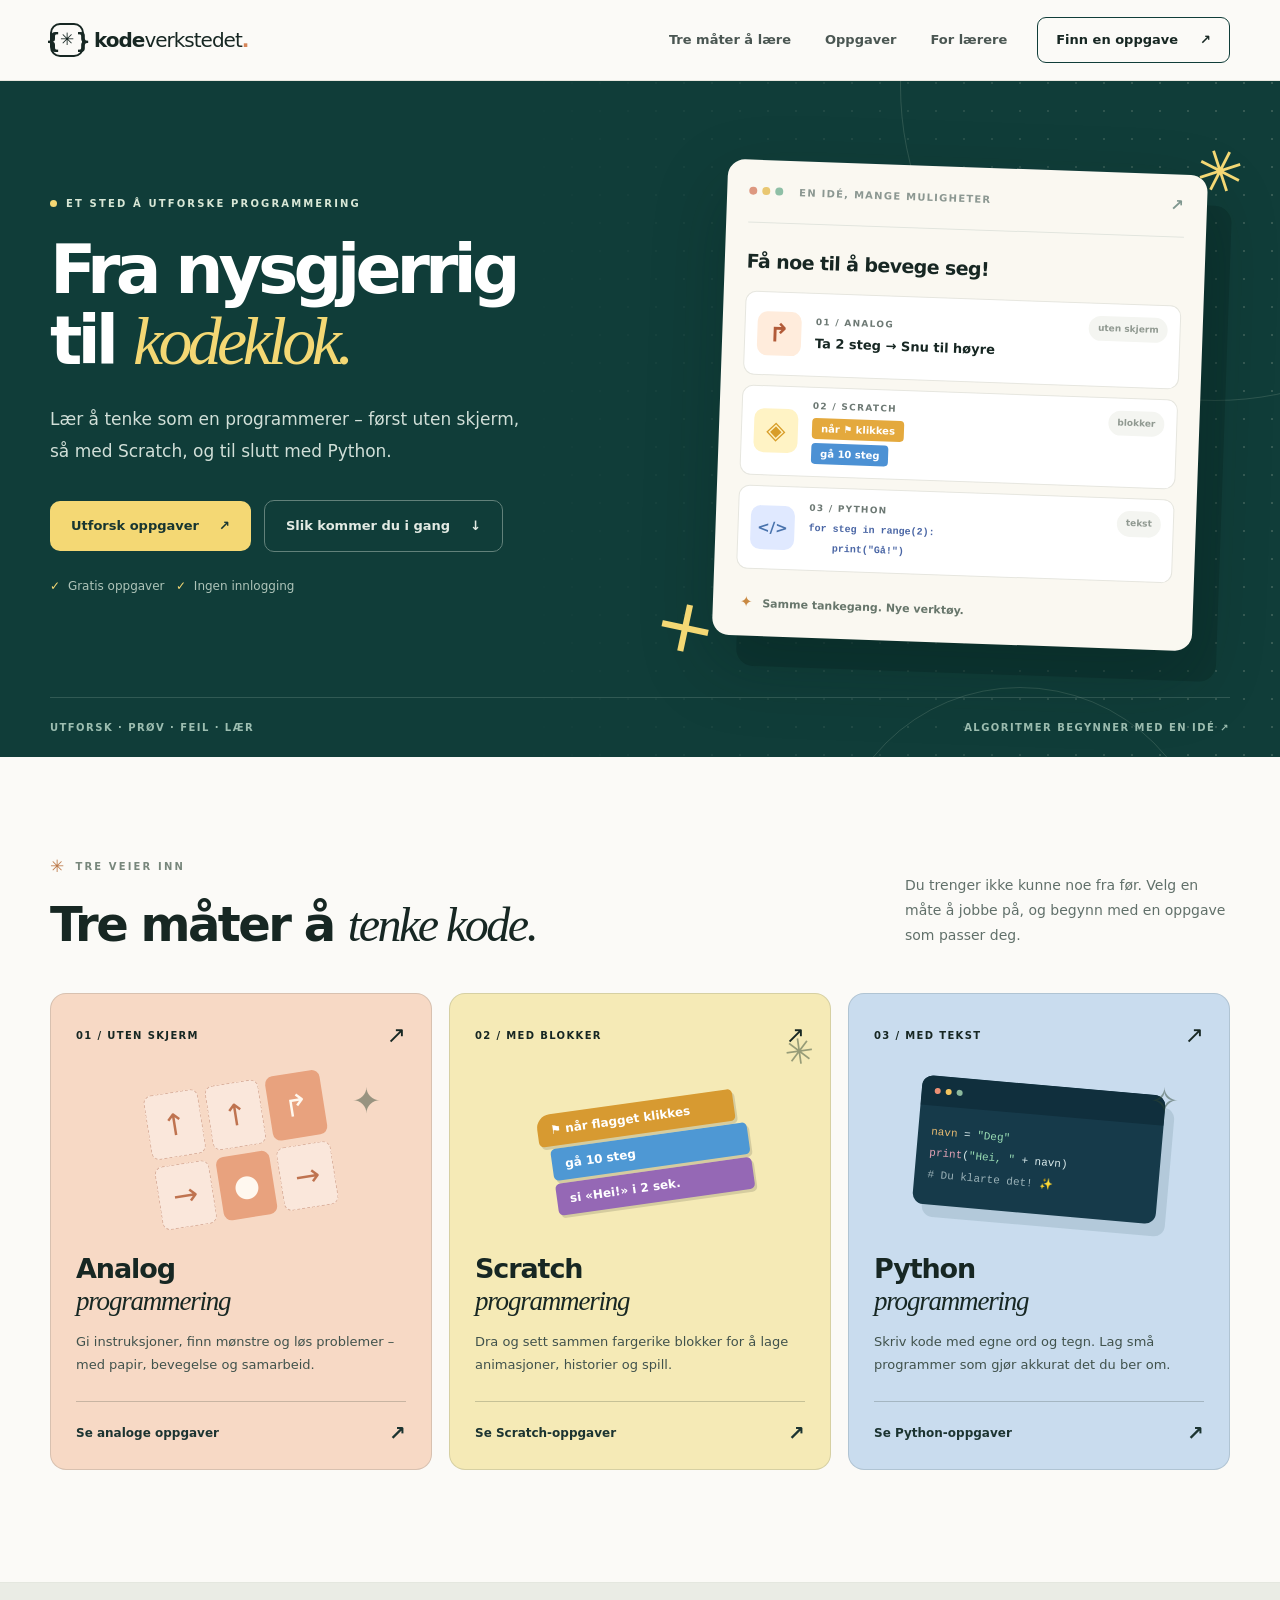
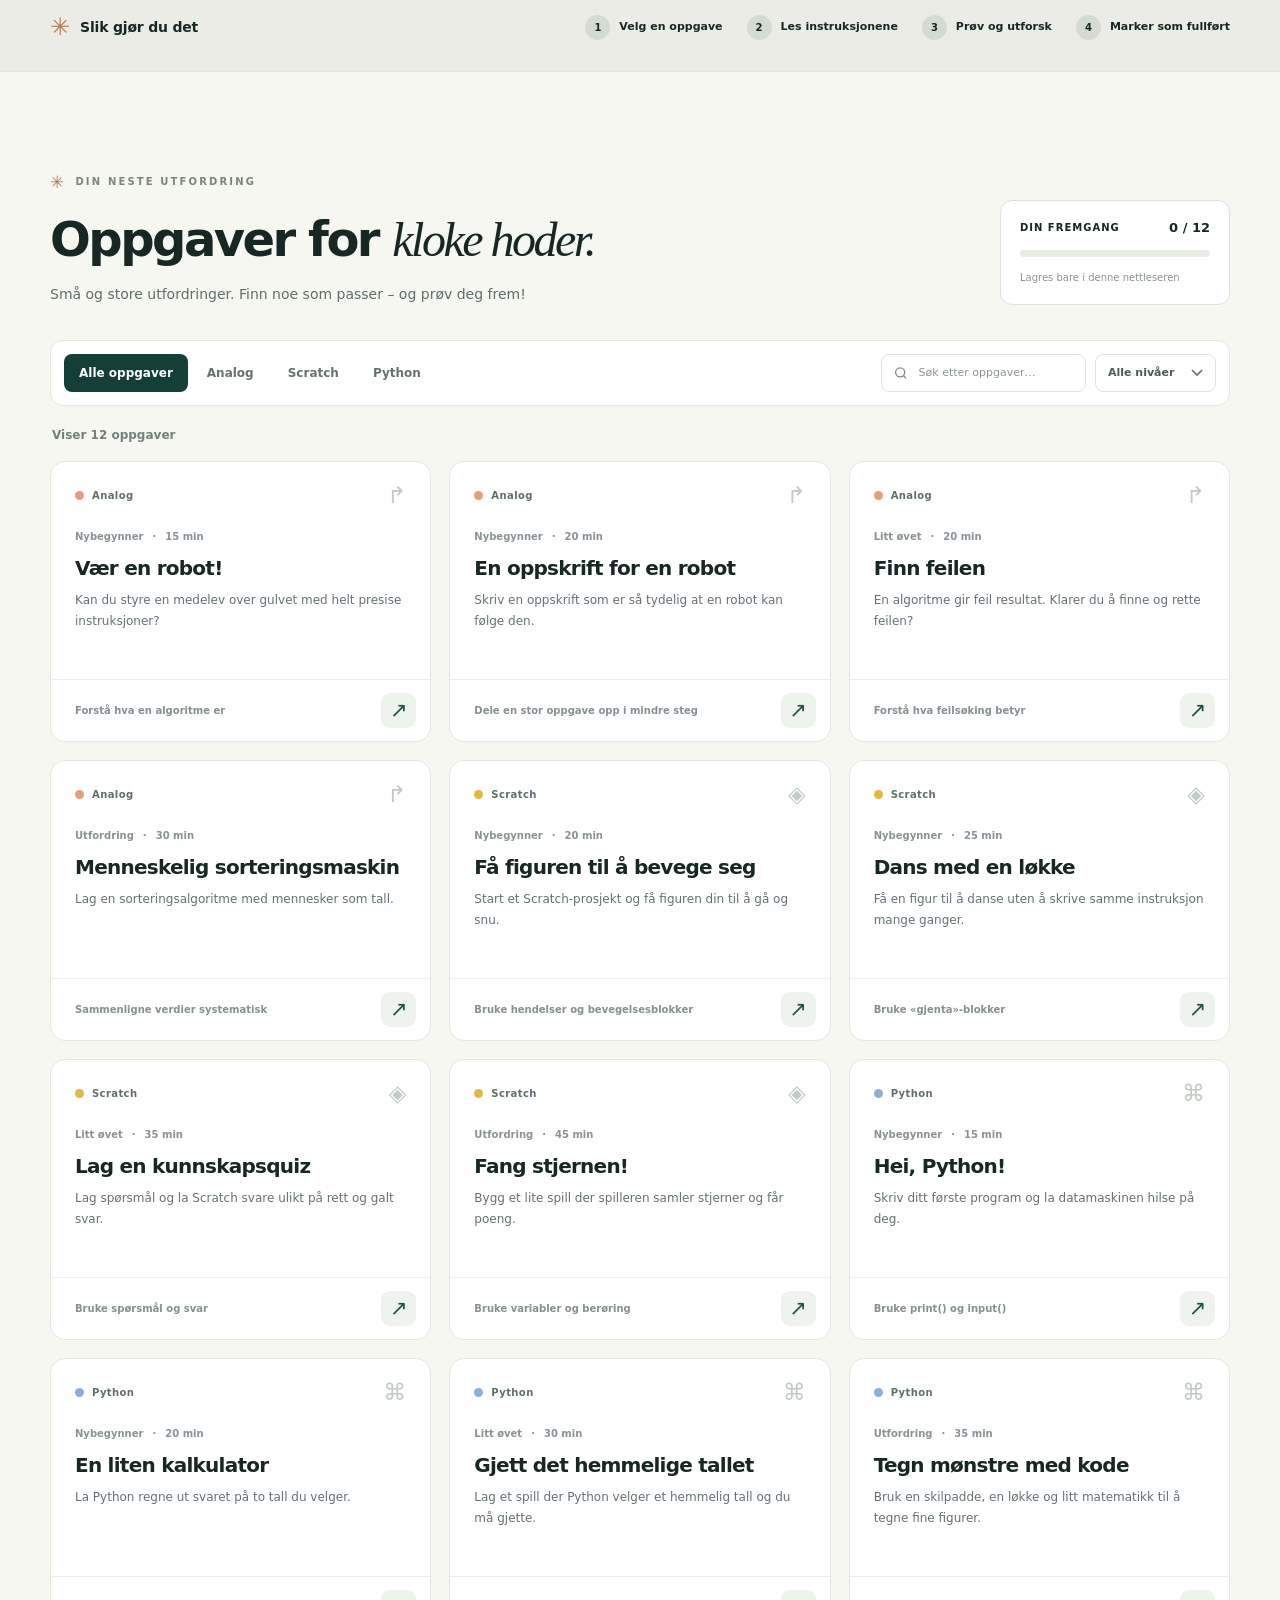
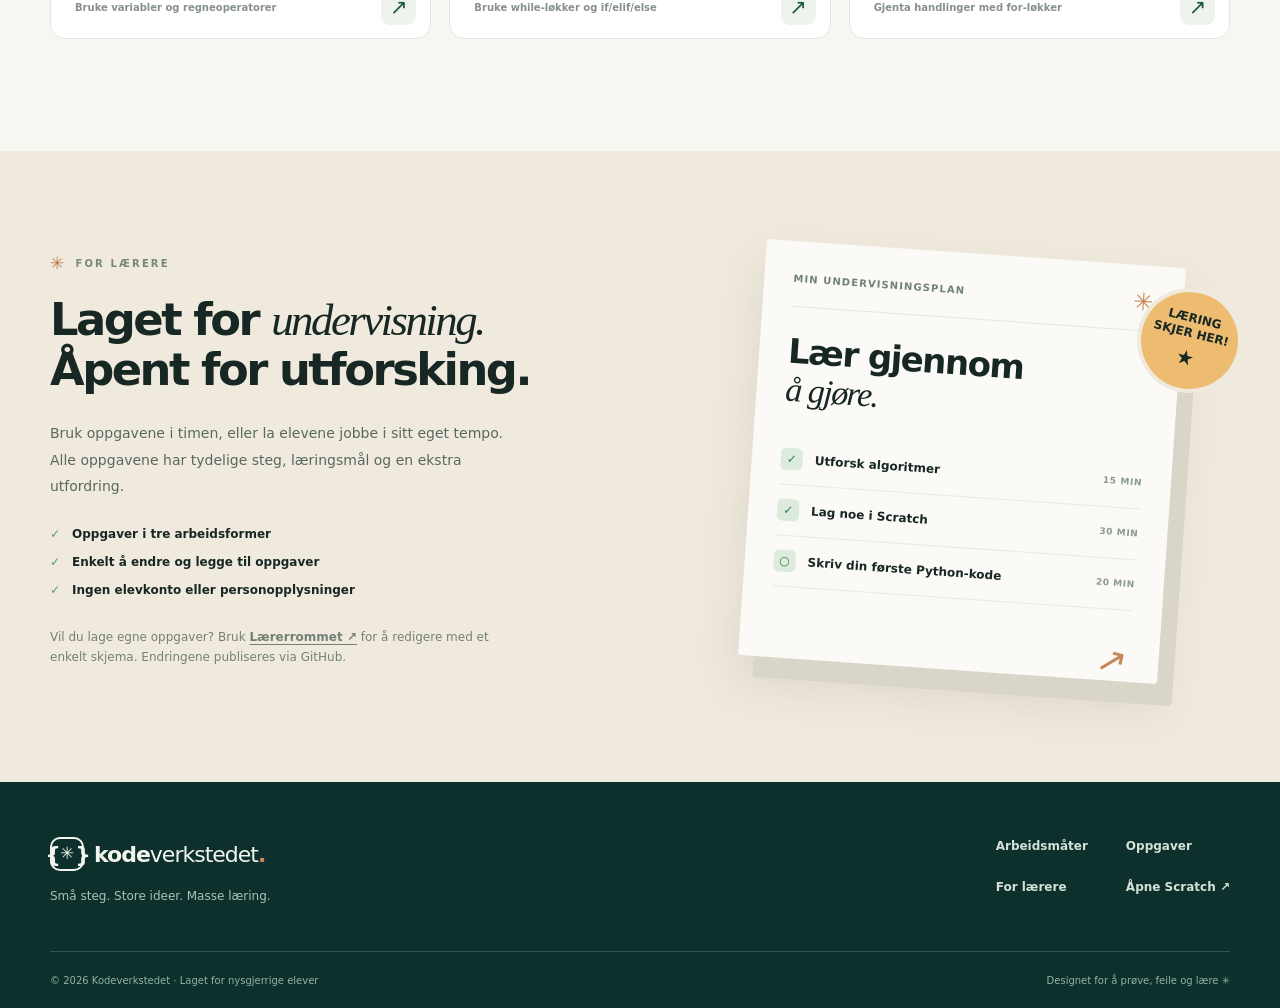
==== index.html @ 891324e2 "Add files via upload" ====
<!doctype html>
<html lang="nb">
<head>
  <meta charset="utf-8">
  <meta name="viewport" content="width=device-width, initial-scale=1">
  <meta name="theme-color" content="#103d39">
  <meta name="description" content="Kodeverkstedet: oppgaver i analog programmering, Scratch og Python – fra de første algoritmene til egne prosjekter.">
  <title>Kodeverkstedet – Fra idé til kode</title>
  <link rel="stylesheet" href="styles.css">
  <script src="oppgaver.js" defer></script>
  <script src="app.js" defer></script>
</head>
<body>
  <a class="skip-link" href="#hovedinnhold">Hopp til innhold</a>
  <header class="site-header">
    <div class="wrap topbar">
      <a class="brand" href="#toppen" aria-label="Kodeverkstedet, til forsiden">
        <span class="brand-symbol" aria-hidden="true">{<span class="brand-star">✳</span>}</span>
        <span>kode<span class="brand-highlight">verkstedet</span><span class="brand-dot">.</span></span>
      </a>
      <nav class="nav-links" aria-label="Hovedmeny">
        <a href="#arbeidsmater">Tre måter å lære</a>
        <a href="#oppgaver">Oppgaver</a>
        <a href="#for-laerere">For lærere</a>
      </nav>
      <a href="#oppgaver" class="header-cta">Finn en oppgave <span aria-hidden="true">↗</span></a>
    </div>
  </header>

  <main id="hovedinnhold">
    <section class="hero" id="toppen" aria-labelledby="hero-heading">
      <div class="hero-background-spot hero-background-spot-one" aria-hidden="true"></div>
      <div class="hero-background-spot hero-background-spot-two" aria-hidden="true"></div>
      <div class="wrap hero-grid">
        <div class="hero-content">
          <p class="eyebrow hero-eyebrow"><span class="eyebrow-dot"></span> ET STED Å UTFORSKE PROGRAMMERING</p>
          <h1 id="hero-heading">Fra nysgjerrig<br>til <span class="hero-italic">kodeklok.</span></h1>
          <p class="hero-lead">Lær å tenke som en programmerer – først uten skjerm, så med Scratch, og til slutt med Python.</p>
          <div class="hero-actions">
            <a href="#oppgaver" class="button button-yellow">Utforsk oppgaver <span aria-hidden="true">↗</span></a>
            <a href="#arbeidsmater" class="button button-ghost">Slik kommer du i gang <span aria-hidden="true">↓</span></a>
          </div>
          <p class="hero-footnote"><span class="hero-footnote-check" aria-hidden="true">✓</span> Gratis oppgaver &nbsp; <span class="hero-footnote-check" aria-hidden="true">✓</span> Ingen innlogging</p>
        </div>
        <div class="hero-art" aria-label="Et eksempel på hvordan samme idé kan brukes i analog programmering, Scratch og Python">
          <div class="hero-art-deco hero-art-deco-a" aria-hidden="true">✳</div>
          <div class="hero-art-deco hero-art-deco-b" aria-hidden="true">+</div>
          <div class="showcase-card">
            <div class="showcase-top"><span class="showcase-window-dots" aria-hidden="true"><i></i><i></i><i></i></span><span>EN IDÉ, MANGE MULIGHETER</span><span class="showcase-top-glyph" aria-hidden="true">↗</span></div>
            <div class="showcase-title">Få noe til å bevege seg!</div>
            <div class="showcase-row">
              <div class="showcase-row-icon analog-icon" aria-hidden="true">↱</div>
              <div class="showcase-row-text"><strong>01 / ANALOG</strong><span>Ta 2 steg → Snu til høyre</span></div>
              <span class="showcase-tag">uten skjerm</span>
            </div>
            <div class="showcase-row">
              <div class="showcase-row-icon scratch-icon" aria-hidden="true">◈</div>
              <div class="showcase-row-text"><strong>02 / SCRATCH</strong><span class="scratch-mini"><span>når <b>⚑</b> klikkes</span><span>gå 10 steg</span></span></div>
              <span class="showcase-tag">blokker</span>
            </div>
            <div class="showcase-row showcase-row-last">
              <div class="showcase-row-icon python-icon" aria-hidden="true">&lt;/&gt;</div>
              <div class="showcase-row-text"><strong>03 / PYTHON</strong><code>for steg in range(2):</code><code>&nbsp;&nbsp;&nbsp;&nbsp;print("Gå!")</code></div>
              <span class="showcase-tag">tekst</span>
            </div>
            <div class="showcase-bottom"><span class="showcase-spark" aria-hidden="true">✦</span> Samme tankegang. Nye verktøy.</div>
          </div>
        </div>
      </div>
      <div class="wrap hero-bottom"><span>UTFORSK · PRØV · FEIL · LÆR</span><span>ALGORITMER BEGYNNER MED EN IDÉ <span aria-hidden="true">↗</span></span></div>
    </section>

    <section class="intro section-padding" id="arbeidsmater" aria-labelledby="ways-title">
      <div class="wrap">
        <div class="section-heading section-heading-split">
          <div><p class="eyebrow eyebrow-dark"><span class="eyebrow-spark" aria-hidden="true">✳</span> TRE VEIER INN</p><h2 id="ways-title">Tre måter å <em>tenke kode.</em></h2></div>
          <p>Du trenger ikke kunne noe fra før. Velg en måte å jobbe på, og begynn med en oppgave som passer deg.</p>
        </div>
        <div class="path-grid">
          <article class="path-card path-analog">
            <div class="path-top"><span class="path-num">01 / UTEN SKJERM</span><span class="path-corner" aria-hidden="true">↗</span></div>
            <div class="path-art analog-art" aria-hidden="true"><div class="analog-grid"><span>↑</span><span>↑</span><span>↱</span><span>→</span><span>●</span><span>→</span></div><span class="path-art-star">✦</span></div>
            <h3>Analog <span>programmering</span></h3>
            <p>Gi instruksjoner, finn mønstre og løs problemer – med papir, bevegelse og samarbeid.</p>
            <button class="path-action" type="button" data-select-form="analog">Se analoge oppgaver <span aria-hidden="true">↗</span></button>
          </article>
          <article class="path-card path-scratch">
            <div class="path-top"><span class="path-num">02 / MED BLOKKER</span><span class="path-corner" aria-hidden="true">↗</span></div>
            <div class="path-art blocks-art" aria-hidden="true"><div class="block-piece block-yellow">⚑ når flagget klikkes</div><div class="block-piece block-blue">gå 10 steg</div><div class="block-piece block-purple">si «Hei!» i 2 sek.</div><span class="path-art-star">✳</span></div>
            <h3>Scratch <span>programmering</span></h3>
            <p>Dra og sett sammen fargerike blokker for å lage animasjoner, historier og spill.</p>
            <button class="path-action" type="button" data-select-form="scratch">Se Scratch-oppgaver <span aria-hidden="true">↗</span></button>
          </article>
          <article class="path-card path-python">
            <div class="path-top"><span class="path-num">03 / MED TEKST</span><span class="path-corner" aria-hidden="true">↗</span></div>
            <div class="path-art code-art" aria-hidden="true"><div class="code-art-window"><div><i></i><i></i><i></i></div><code><span>navn</span> = <span class="code-light">"Deg"</span><br><span class="code-pink">print</span>(<span class="code-light">"Hei, "</span> + navn)<br><span class="code-comment"># Du klarte det! ✨</span></code></div><span class="path-art-star">✧</span></div>
            <h3>Python <span>programmering</span></h3>
            <p>Skriv kode med egne ord og tegn. Lag små programmer som gjør akkurat det du ber om.</p>
            <button class="path-action" type="button" data-select-form="python">Se Python-oppgaver <span aria-hidden="true">↗</span></button>
          </article>
        </div>
      </div>
    </section>

    <section class="how-strip" aria-labelledby="how-title">
      <div class="wrap how-layout"><div class="how-label"><span class="how-spark" aria-hidden="true">✳</span><h2 id="how-title">Slik gjør du det</h2></div><ol class="how-steps"><li><span>1</span> Velg en oppgave</li><li><span>2</span> Les instruksjonene</li><li><span>3</span> Prøv og utforsk</li><li><span>4</span> Marker som fullført</li></ol></div>
    </section>

    <section class="tasks-section section-padding" id="oppgaver" aria-labelledby="tasks-title">
      <div class="wrap">
        <div class="section-heading tasks-heading"><div><p class="eyebrow eyebrow-dark"><span class="eyebrow-spark" aria-hidden="true">✳</span> DIN NESTE UTFORDRING</p><h2 id="tasks-title">Oppgaver for <em>kloke hoder.</em></h2><p>Små og store utfordringer. Finn noe som passer – og prøv deg frem!</p></div><div class="progress-box" aria-live="polite"><div class="progress-top"><span>DIN FREMGANG</span><strong id="progress-text">0 / 12</strong></div><div class="progress-track"><div class="progress-fill" id="progress-fill"></div></div><span class="progress-caption">Lagres bare i denne nettleseren</span></div></div>
        <div class="filter-panel" aria-label="Filtrer oppgaver"><div class="filter-tabs" role="group" aria-label="Velg programmeringsmåte"><button type="button" class="filter-tab is-active" data-filter-form="alle" aria-pressed="true">Alle oppgaver</button><button type="button" class="filter-tab" data-filter-form="analog" aria-pressed="false">Analog</button><button type="button" class="filter-tab" data-filter-form="scratch" aria-pressed="false">Scratch</button><button type="button" class="filter-tab" data-filter-form="python" aria-pressed="false">Python</button></div><div class="filter-controls"><label class="search-box"><svg width="18" height="18" viewBox="0 0 24 24" fill="none" stroke="currentColor" stroke-width="2" aria-hidden="true"><circle cx="11" cy="11" r="7"></circle><path d="m20 20-4-4"></path></svg><span class="sr-only">Søk etter oppgaver</span><input id="task-search" type="search" placeholder="Søk etter oppgaver…" autocomplete="off"></label><label class="level-box"><span class="sr-only">Velg vanskelighetsgrad</span><select id="task-level"><option value="alle">Alle nivåer</option><option value="nybegynner">Nybegynner</option><option value="videre">Litt øvet</option><option value="utfordring">Utfordring</option></select></label></div></div>
        <div class="results-line" aria-live="polite"><span id="results-count">Viser 12 oppgaver</span><button type="button" id="clear-filters" class="text-reset" hidden>Nullstill filtre ↺</button></div>
        <div id="task-grid" class="task-grid"></div>
        <div id="empty-state" class="empty-state" hidden><span aria-hidden="true">⌁</span><h3>Ingen oppgaver funnet</h3><p>Prøv et annet søk eller velg et annet nivå.</p><button type="button" class="button button-dark" id="empty-clear">Vis alle oppgaver</button></div>
      </div>
    </section>

    <section class="teacher-section section-padding" id="for-laerere" aria-labelledby="teachers-title"><div class="wrap teacher-grid"><div class="teacher-copy"><p class="eyebrow eyebrow-dark"><span class="eyebrow-spark" aria-hidden="true">✳</span> FOR LÆRERE</p><h2 id="teachers-title">Laget for <em>undervisning.</em><br>Åpent for utforsking.</h2><p>Bruk oppgavene i timen, eller la elevene jobbe i sitt eget tempo. Alle oppgavene har tydelige steg, læringsmål og en ekstra utfordring.</p><div class="teacher-points"><div><span aria-hidden="true">✓</span> Oppgaver i tre arbeidsformer</div><div><span aria-hidden="true">✓</span> Enkelt å endre og legge til oppgaver</div><div><span aria-hidden="true">✓</span> Ingen elevkonto eller personopplysninger</div></div><p class="teacher-small">Vil du lage egne oppgaver? Bruk <a href="admin.html" style="font-weight:800; text-decoration:underline; text-underline-offset:3px">Lærerrommet ↗</a> for å redigere med et enkelt skjema. Endringene publiseres via GitHub.</p></div><div class="teacher-visual" aria-hidden="true"><div class="teacher-paper"><div class="teacher-paper-head"><span>MIN UNDERVISNINGSPLAN</span><span>✳</span></div><div class="teacher-paper-title">Lær gjennom<br><em>å gjøre.</em></div><div class="teacher-paper-line"><span class="paper-check">✓</span><span>Utforsk algoritmer</span><span>15 MIN</span></div><div class="teacher-paper-line"><span class="paper-check">✓</span><span>Lag noe i Scratch</span><span>30 MIN</span></div><div class="teacher-paper-line"><span class="paper-check">○</span><span>Skriv din første Python-kode</span><span>20 MIN</span></div><div class="teacher-paper-doodle">↗</div></div><span class="teacher-visual-sticker">LÆRING<br>SKJER HER! <span>★</span></span></div></div></section>
  </main>

  <footer class="site-footer"><div class="wrap footer-main"><div><a class="brand brand-footer" href="#toppen"><span class="brand-symbol" aria-hidden="true">{<span class="brand-star">✳</span>}</span><span>kode<span class="brand-highlight">verkstedet</span><span class="brand-dot">.</span></span></a><p>Små steg. Store ideer. Masse læring.</p></div><div class="footer-links"><a href="#arbeidsmater">Arbeidsmåter</a><a href="#oppgaver">Oppgaver</a><a href="#for-laerere">For lærere</a><a href="https://scratch.mit.edu/projects/editor/" target="_blank" rel="noopener noreferrer">Åpne Scratch ↗</a></div></div><div class="wrap footer-bottom"><span>© <span id="footer-year">2026</span> Kodeverkstedet · Laget for nysgjerrige elever</span><span>Designet for å prøve, feile og lære <span aria-hidden="true">✳</span></span></div></footer>

  <dialog id="task-dialog" aria-labelledby="dialog-title" class="task-dialog"><div class="dialog-inner"><div id="dialog-content"></div></div></dialog>
  <div class="sr-only" role="status" aria-live="polite" id="action-announcement"></div>
</body>
</html>
---- styles.css ----
:root {
  color-scheme: light;
  --ink: #172723;
  --muted: #63706b;
  --green: #103d39;
  --deep: #092e2b;
  --cream: #fbfaf7;
  --soft: #f3f3ee;
  --line: #dfdfd7;
  --yellow: #f4d874;
  --orange: #e99678;
  --blue: #b6cbef;
  --mint: #b8dbc3;
  --radius: 20px;
  --font: "Avenir Next", Avenir, "Segoe UI", system-ui, -apple-system, sans-serif;
}
*, *::before, *::after { box-sizing: border-box; }
html { scroll-behavior: smooth; scroll-padding-top: 86px; }
body { margin: 0; color: var(--ink); background: var(--cream); font-family: var(--font); line-height: 1.5; font-size: 15px; -webkit-font-smoothing: antialiased; }
button, input, select { font: inherit; }
button { cursor: pointer; }
a { color: inherit; text-decoration: none; }
button:focus-visible, a:focus-visible, input:focus-visible, select:focus-visible, summary:focus-visible { outline: 3px solid #e29348; outline-offset: 3px; }
[hidden] { display: none !important; }
.sr-only { position: absolute; width: 1px; height: 1px; padding: 0; margin: -1px; overflow: hidden; clip: rect(0, 0, 0, 0); white-space: nowrap; border: 0; }
.skip-link { position: fixed; left: 16px; top: -70px; z-index: 999; padding: 12px 20px; background: #fff; color: #000; border-radius: 8px; font-weight: 700; }
.skip-link:focus { top: 16px; }
.wrap { width: min(1180px, calc(100% - 72px)); margin-inline: auto; }
.section-padding { padding-block: 102px 112px; }

/* Header */
.site-header { position: relative; z-index: 5; background: var(--cream); border-bottom: 1px solid #e8e7df; }
.topbar { min-height: 80px; display: flex; align-items: center; gap: 30px; }
.brand { display: inline-flex; align-items: center; gap: 10px; font-size: 20px; font-weight: 850; letter-spacing: -1px; white-space: nowrap; }
.brand-symbol { font-size: 22px; width: 34px; height: 34px; display: inline-flex; align-items: center; justify-content: center; border: 2px solid currentColor; border-radius: 10px; font-weight: 800; letter-spacing: -2px; }
.brand-star { font-size: 17px; margin-inline: 1px 3px; }
.brand-highlight { font-weight: 500; }
.brand-dot { color: #d58458; }
.nav-links { margin-left: auto; display: flex; align-items: center; gap: 34px; color: #4a5652; font-size: 13px; font-weight: 700; }
.nav-links a:hover, .footer-links a:hover { text-decoration: underline; text-underline-offset: 5px; }
.header-cta { border: 1.5px solid var(--green); border-radius: 9px; padding: 12px 18px; display: inline-flex; align-items: center; gap: 22px; font-size: 13px; font-weight: 800; transition: background .2s, color .2s; }
.header-cta:hover { background: var(--green); color: white; }

/* Hero */
.hero { overflow: hidden; position: relative; color: white; background: var(--green); isolation: isolate; }
.hero::before { content: ""; position: absolute; inset: 0; pointer-events: none; opacity: .17; background-image: radial-gradient(#f6f2db 1px, transparent 1px); background-size: 28px 28px; background-position: calc(50% + 380px) 100px; mask-image: linear-gradient(90deg, transparent 40%, black 100%); }
.hero-background-spot { position: absolute; pointer-events: none; z-index: -1; border-radius: 50%; border: 1px solid rgba(219,232,204,.15); }
.hero-background-spot-one { width: 630px; height: 630px; right: -250px; top: -310px; }
.hero-background-spot-two { width: 380px; height: 380px; right: 70px; bottom: -310px; }
.hero-grid { min-height: 598px; display: grid; grid-template-columns: 1.04fr .96fr; gap: 55px; align-items: center; padding-block: 72px 44px; }
.hero-content { position: relative; z-index: 2; padding-bottom: 15px; }
.eyebrow { display: flex; align-items: center; gap: 9px; margin: 0 0 24px; font-weight: 800; letter-spacing: 2.15px; font-size: 10px; }
.hero-eyebrow { color: #d8e7d6; }
.eyebrow-dot { display: inline-block; width: 7px; height: 7px; background: var(--yellow); border-radius: 50%; }
.hero h1 { margin: 0; font-size: clamp(60px, 5.3vw, 82px); line-height: 1.045; letter-spacing: -4.9px; font-weight: 840; }
.hero-italic { font-style: italic; color: var(--yellow); font-family: Georgia, "Times New Roman", serif; font-weight: 400; letter-spacing: -4.6px; }
.hero-lead { max-width: 480px; margin: 27px 0 33px; font-size: 17px; line-height: 1.85; color: #d1dfd8; }
.hero-actions { display: flex; gap: 13px; align-items: center; flex-wrap: wrap; }
.button { display: inline-flex; align-items: center; justify-content: center; gap: 20px; border: 0; border-radius: 10px; padding: 15px 21px; font-weight: 800; font-size: 13px; transition: transform .2s, background .2s; text-align: center; }
.button:hover { transform: translateY(-2px); }
.button-yellow { background: var(--yellow); color: #183631; }
.button-yellow:hover { background: #ffe58c; }
.button-ghost { color: #e2eae3; border: 1px solid #62817a; background: transparent; }
.button-ghost:hover { background: #22504a; }
.hero-footnote { margin: 25px 0 0; color: #aec4b9; font-size: 12px; }
.hero-footnote-check { color: var(--yellow); margin-right: 4px; }
.hero-art { position: relative; display: flex; justify-content: center; padding: 14px 0 10px; transform: rotate(2deg); }
.hero-art-deco { position: absolute; color: var(--yellow); z-index: 1; font-weight: 300; }
.hero-art-deco-a { font-size: 58px; top: -33px; right: -7px; transform: rotate(-20deg); }
.hero-art-deco-b { font-size: 75px; bottom: -39px; left: -28px; transform: rotate(10deg); }
.showcase-card { position: relative; z-index: 0; width: 100%; max-width: 480px; background: #faf8f1; color: var(--ink); border-radius: 17px; padding: 19px 22px 20px; box-shadow: 25px 30px 0 rgba(4,29,27,.28), 0 28px 70px rgba(5,27,23,.25); }
.showcase-top { display: flex; align-items: center; gap: 16px; padding-bottom: 19px; border-bottom: 1px solid #e2e5de; font-size: 10px; color: #8b9791; font-weight: 800; letter-spacing: 1.25px; }
.showcase-window-dots { display: flex; align-items: center; gap: 5px; }
.showcase-window-dots i { background: #dd9880; width: 8px; height: 8px; border-radius: 50%; }
.showcase-window-dots i:nth-child(2) { background: #e9c771; }
.showcase-window-dots i:nth-child(3) { background: #8ebfa6; }
.showcase-top-glyph { margin-left: auto; font-size: 16px; color: #7f978f; }
.showcase-title { font-size: 19px; font-weight: 850; letter-spacing: -.6px; padding: 24px 0 15px; }
.showcase-row { border: 1px solid #e6e6df; background: white; border-radius: 11px; display: flex; align-items: center; gap: 14px; min-height: 84px; padding: 12px; margin-bottom: 10px; }
.showcase-row-icon { flex: 0 0 44px; height: 44px; display: grid; place-items: center; border-radius: 10px; font-size: 25px; font-weight: 800; }
.analog-icon { background: #ffecdc; color: #b25b39; }
.scratch-icon { background: #fff3c5; color: #d89d29; }
.python-icon { background: #e0e9ff; color: #4973ad; font-size: 15px; }
.showcase-row-text { min-width: 0; display: flex; flex: 1; flex-direction: column; gap: 5px; }
.showcase-row-text strong { font-size: 9px; letter-spacing: 1.3px; color: #6d7974; }
.showcase-row-text > span:not(.scratch-mini) { font-size: 13px; font-weight: 700; }
.showcase-row-text code { font-size: 10px; white-space: nowrap; font-weight: 700; color: #4a66a5; }
.showcase-tag { align-self: flex-start; white-space: nowrap; background: #f4f5f1; color: #909991; padding: 6px 9px; border-radius: 20px; font-size: 9px; font-weight: 800; }
.scratch-mini { display: flex; gap: 4px; align-items: start; flex-direction: column; }
.scratch-mini > span { font-size: 10px; padding: 3px 9px; border-radius: 4px; color: white; background: #e4a93d; font-weight: 750; }
.scratch-mini > span + span { background: #4c91d4; }
.showcase-bottom { padding: 12px 5px 2px; font-size: 11px; font-weight: 700; color: #67766b; }
.showcase-spark { color: #c98942; font-size: 15px; margin-right: 6px; }
.hero-bottom { border-top: 1px solid rgba(215,232,216,.17); height: 60px; color: #9dbeb1; font-size: 10px; font-weight: 800; letter-spacing: 1.45px; display: flex; align-items: center; justify-content: space-between; }

/* Section headings */
.eyebrow-dark { color: #78877c; }
.eyebrow-spark { color: #bc7a4b; font-size: 17px; line-height: 10px; }
.section-heading h2, .teacher-copy h2 { margin: 0; font-size: clamp(36px, 3.75vw, 52px); line-height: 1.12; letter-spacing: -2.5px; font-weight: 820; }
.section-heading h2 em, .teacher-copy h2 em { font-family: Georgia, "Times New Roman", serif; font-weight: 400; }
.section-heading-split { display: flex; align-items: end; justify-content: space-between; gap: 35px; margin-bottom: 42px; }
.section-heading-split > p { max-width: 325px; margin: 0 0 3px; color: #61706a; line-height: 1.8; font-size: 14px; }

/* Paths */
.path-grid { display: grid; grid-template-columns: repeat(3, minmax(0, 1fr)); gap: 17px; }
.path-card { border: 1px solid rgba(13,35,32,.13); border-radius: 16px; padding: 24px 25px 21px; display: flex; flex-direction: column; min-width: 0; transition: transform .25s, box-shadow .25s; }
.path-card:hover { transform: translateY(-5px); box-shadow: 0 16px 30px rgba(30,43,36,.08); }
.path-analog { background: #f7d9c5; }
.path-scratch { background: #f5eab6; }
.path-python { background: #c9dcee; }
.path-top { display: flex; align-items: center; justify-content: space-between; }
.path-num { font-size: 10px; font-weight: 850; letter-spacing: 1.35px; }
.path-corner { font-size: 23px; font-weight: 500; }
.path-art { height: 170px; margin: 12px 0 18px; display: flex; align-items: center; justify-content: center; position: relative; }
.path-art-star { position: absolute; right: 25px; top: 10px; font-size: 35px; color: rgba(48,71,52,.48); }
.analog-grid { width: 178px; height: 136px; display: grid; grid-template-columns: repeat(3, 1fr); grid-template-rows: repeat(2, 1fr); gap: 7px; transform: rotate(-9deg); }
.analog-grid span { display: grid; place-items: center; background: rgba(255,255,255,.38); border: 1.5px dashed rgba(164,85,55,.37); border-radius: 8px; font-size: 30px; color: #bf734f; }
.analog-grid span:nth-child(3), .analog-grid span:nth-child(5) { background: #e8a27e; color: #fff8ef; border: 0; }
.blocks-art { display: flex; flex-direction: column; align-items: center; justify-content: center; padding-top: 9px; transform: rotate(-8deg); gap: 0; }
.block-piece { width: 198px; min-height: 32px; padding: 7px 13px; color: white; font-size: 12px; font-weight: 800; border-radius: 5px; box-shadow: 2px 3px 0 rgba(0,0,0,.13); margin-bottom: 3px; }
.block-yellow { background: #d79a31; border-top-left-radius: 14px; }
.block-blue { background: #4e98d4; margin-left: 20px; }
.block-purple { background: #9568b5; margin-left: 20px; }
.blocks-art .path-art-star { right: -21px; top: -16px; }
.code-art-window { width: 244px; background: #163a4a; color: #daebec; transform: rotate(5deg); border-radius: 11px; overflow: hidden; box-shadow: 10px 12px 0 rgba(23,64,78,.12); }
.code-art-window > div { display: flex; gap: 5px; background: #102f3d; padding: 12px 13px; }
.code-art-window i { background: #ec8f74; width: 6px; height: 6px; border-radius: 50%; }
.code-art-window i:nth-child(2) { background: #f3c45f; }
.code-art-window i:nth-child(3) { background: #8cb99d; }
.code-art-window code { display: block; padding: 16px 13px 19px; font-size: 11px; line-height: 1.95; white-space: nowrap; }
.code-art-window code span { color: #e6ba72; }
.code-art-window code .code-pink { color: #e2a2b5; }
.code-art-window code .code-light { color: #9addb4; }
.code-art-window code .code-comment { color: #9bb2b8; }
.path-card h3 { font-size: 27px; line-height: 1.2; letter-spacing: -1.1px; margin: 0 0 12px; }
.path-card h3 span { display: block; font-family: Georgia, "Times New Roman", serif; font-style: italic; font-weight: 400; letter-spacing: -1.2px; }
.path-card > p { margin: 0 0 25px; font-size: 13px; line-height: 1.8; color: #40524c; flex: 1; }
.path-action { width: 100%; color: #1c3431; border: none; border-top: 1px solid rgba(32,45,39,.22); background: none; text-align: left; padding: 16px 0 0; font-size: 12px; display: flex; justify-content: space-between; align-items: center; font-weight: 850; }
.path-action span { font-size: 20px; }
.path-action:hover { text-decoration: underline; text-underline-offset: 5px; }

/* Steps band */
.how-strip { background: #eaece5; border-block: 1px solid #e4e7df; }
.how-layout { display: flex; align-items: center; justify-content: space-between; gap: 22px; padding-block: 26px; }
.how-label { display: flex; gap: 10px; align-items: center; white-space: nowrap; }
.how-label h2 { font-size: 14px; font-weight: 850; letter-spacing: -.2px; margin: 0; }
.how-spark { color: #b97d56; font-size: 24px; }
.how-steps { list-style: none; display: flex; align-items: center; flex-wrap: wrap; gap: 24px; margin: 0; padding: 0; }
.how-steps li { font-size: 11px; font-weight: 750; white-space: nowrap; display: flex; gap: 9px; align-items: center; }
.how-steps li span { display: grid; place-items: center; width: 25px; height: 25px; border-radius: 50%; background: #d5dbd0; font-size: 10px; }

/* Assignment cards and filters */
.tasks-section { background: #f7f7f2; }
.tasks-heading { display: flex; align-items: flex-end; justify-content: space-between; gap: 35px; margin-bottom: 35px; }
.tasks-heading > div:first-child > p:last-child { color: #5f6e68; font-size: 14px; margin: 17px 0 0; }
.progress-box { width: 230px; padding: 17px 19px; border: 1px solid #dde3da; border-radius: 12px; background: #fff; flex-shrink: 0; }
.progress-top { display: flex; justify-content: space-between; align-items: center; font-size: 10px; letter-spacing: 1px; font-weight: 850; }
.progress-top strong { font-size: 13px; letter-spacing: 0; }
.progress-track { margin: 12px 0 8px; height: 7px; border-radius: 20px; overflow: hidden; background: #e7ece5; }
.progress-fill { height: 100%; width: 0; border-radius: 20px; background: #74b39e; transition: width .3s ease; }
.progress-caption { font-size: 10px; color: #8a938d; }
.filter-panel { background: #fff; border: 1px solid #e3e7df; border-radius: 13px; padding: 13px; display: flex; align-items: center; justify-content: space-between; flex-wrap: wrap; gap: 15px; }
.filter-tabs { display: flex; gap: 4px; flex-wrap: wrap; }
.filter-tab { background: transparent; border: 0; padding: 10px 15px; border-radius: 8px; font-size: 12px; color: #66726d; font-weight: 800; }
.filter-tab.is-active { background: #143f39; color: white; }
.filter-tab:not(.is-active):hover { background: #eff3ee; }
.filter-controls { display: flex; gap: 9px; align-items: center; }
.search-box { display: flex; align-items: center; gap: 8px; padding: 0 11px; height: 38px; width: 205px; border: 1px solid #e1e4de; border-radius: 8px; color: #7f8882; }
.search-box:focus-within { border-color: var(--green); }
.search-box input { width: 100%; min-width: 0; outline: none; border: 0; color: var(--ink); font-size: 11px; background: none; }
.search-box input::placeholder { color: #8b9690; }
.level-box select { appearance: none; background: #fff url('data:image/svg+xml,%3Csvg xmlns="http://www.w3.org/2000/svg" width="12" height="8" viewBox="0 0 12 8"%3E%3Cpath d="m1 1 5 5 5-5" fill="none" stroke="%23616c66" stroke-width="1.6"/%3E%3C/svg%3E') no-repeat right 12px center; border: 1px solid #e1e4de; padding: 9px 31px 9px 12px; border-radius: 8px; color: #4b5b54; font-size: 11px; height: 38px; cursor: pointer; font-weight: 700; }
.results-line { display: flex; align-items: center; justify-content: space-between; margin: 20px 2px 17px; color: #748079; font-size: 12px; font-weight: 700; }
.text-reset { background: transparent; border: 0; color: #225a4f; text-decoration: underline; text-underline-offset: 4px; font-size: 12px; font-weight: 800; }
.task-grid { display: grid; grid-template-columns: repeat(3, minmax(0, 1fr)); gap: 18px; }
.task-card { background: white; border: 1px solid #e2e8df; border-radius: 15px; display: flex; flex-direction: column; min-height: 281px; overflow: hidden; transition: border-color .2s, box-shadow .2s, transform .2s; }
.task-card:hover { transform: translateY(-3px); box-shadow: 0 12px 27px rgba(17,47,38,.07); border-color: #c7d9cc; }
.task-card-top { padding: 22px 24px 0; display: flex; align-items: center; justify-content: space-between; }
.task-form { display: flex; align-items: center; gap: 8px; font-size: 10px; font-weight: 850; letter-spacing: .4px; color: #607069; }
.task-form-dot { width: 9px; height: 9px; border-radius: 50%; background: #e79d7d; }
.task-scratch .task-form-dot { background: #e1b846; }
.task-python .task-form-dot { background: #8faed7; }
.task-card-symbol { font-size: 23px; line-height: 1; color: #c3ccc4; }
.done-badge { background: #e7f4ea; color: #2d7756; padding: 5px 8px; border-radius: 20px; font-size: 10px; font-weight: 850; }
.task-card-content { padding: 22px 24px 23px; flex: 1; }
.task-meta { color: #89948d; display: flex; gap: 9px; font-size: 10px; font-weight: 750; }
.task-card-content h3 { font-size: 20px; line-height: 1.3; font-weight: 840; letter-spacing: -.75px; margin: 11px 0 9px; }
.task-card-content p { color: #64736a; font-size: 12px; margin: 0; line-height: 1.75; }
.task-card-footer { border-top: 1px solid #edf0e9; padding: 13px 14px 13px 24px; display: flex; align-items: center; justify-content: space-between; gap: 10px; }
.task-card-footer > span { font-size: 10px; color: #86918a; font-weight: 700; line-height: 1.4; }
.open-task { flex: 0 0 auto; border: none; background: #eff3ed; color: #1c5547; display: grid; place-items: center; width: 35px; height: 35px; border-radius: 9px; font-size: 21px; transition: background .2s; }
.open-task:hover { background: #d4e5d9; }
.is-complete { border-color: #bbdfc8; }
.empty-state { text-align: center; background: white; border-radius: 14px; padding: 55px 25px; border: 1px dashed #cfd8ce; }
.empty-state > span { font-size: 50px; color: #93b9a8; }
.empty-state h3 { font-size: 25px; margin: 8px 0; }
.empty-state p { color: var(--muted); }
.button-dark { background: var(--green); color: white; }
.button-dark:hover { background: #20564d; }

/* Teacher section */
.teacher-section { background: #f0eade; overflow: hidden; }
.teacher-grid { display: grid; grid-template-columns: 1.03fr .97fr; gap: 75px; align-items: center; }
.teacher-copy h2 { font-size: clamp(36px, 3.5vw, 50px); }
.teacher-copy > p:not(.eyebrow):not(.teacher-small) { max-width: 480px; margin: 25px 0 25px; color: #59685e; line-height: 1.9; font-size: 14px; }
.teacher-points { display: grid; gap: 10px; font-weight: 800; font-size: 12px; }
.teacher-points div { display: flex; gap: 12px; align-items: baseline; }
.teacher-points span { color: #4a9c76; }
.teacher-small { margin: 28px 0 0; color: #738175; font-size: 12px; line-height: 1.7; max-width: 455px; }
.teacher-small code { background: #e5dfd3; padding: 2px 5px; border-radius: 4px; font-size: 11px; }
.teacher-visual { min-height: 365px; display: grid; place-items: center; position: relative; }
.teacher-paper { width: min(100%, 420px); padding: 30px 29px 28px; background: #fbfaf6; box-shadow: 16px 21px 0 #d9d5c8, 0 25px 45px #6f695928; border-radius: 4px; transform: rotate(4deg); }
.teacher-paper-head { display: flex; justify-content: space-between; color: #718177; font-size: 10px; letter-spacing: 1.1px; font-weight: 850; padding-bottom: 20px; border-bottom: 1px solid #e6e7df; }
.teacher-paper-head span:last-child { color: #c78b5f; font-size: 24px; line-height: 14px; }
.teacher-paper-title { font-size: 34px; font-weight: 850; line-height: 1.13; letter-spacing: -1.5px; margin: 25px 0 24px; }
.teacher-paper-title em { font-family: Georgia, "Times New Roman", serif; font-weight: 400; }
.teacher-paper-line { display: flex; align-items: center; gap: 12px; padding: 14px 0; border-bottom: 1px solid #e9eae5; font-size: 12px; font-weight: 700; }
.teacher-paper-line > span:nth-child(2) { flex: 1; }
.teacher-paper-line > span:last-child { font-size: 9px; letter-spacing: .6px; color: #8a9990; }
.paper-check { width: 22px; height: 22px; background: #dcebdc; color: #337b50; border-radius: 5px; display: grid; place-items: center; font-size: 12px; }
.teacher-paper-line:last-of-type .paper-check { background: #ebeee8; color: #a6b4a9; }
.teacher-paper-doodle { text-align: right; color: #c58658; font-size: 36px; line-height: 1.2; transform: rotate(10deg); }
.teacher-visual-sticker { position: absolute; right: -12px; top: 35px; width: 105px; height: 105px; background: #edbc70; border: 4px solid #f0eade; border-radius: 50%; display: flex; flex-direction: column; justify-content: center; align-items: center; text-align: center; font-size: 12px; font-weight: 900; line-height: 1.2; transform: rotate(14deg); }
.teacher-visual-sticker span { font-size: 20px; margin-top: 6px; }

/* Footer */
.site-footer { background: #0d302d; color: #f1f5ed; }
.footer-main { padding-block: 55px 46px; display: flex; justify-content: space-between; gap: 35px; }
.brand-footer { font-size: 22px; }
.footer-main p { font-size: 12px; color: #a8c3b6; margin: 16px 0 0; }
.footer-links { display: grid; grid-template-columns: repeat(2, auto); column-gap: 38px; row-gap: 13px; font-size: 12px; color: #d4e1d7; font-weight: 700; }
.footer-bottom { border-top: 1px solid #335750; min-height: 57px; display: flex; justify-content: space-between; align-items: center; gap: 15px; color: #90b2a3; font-size: 10px; }

/* Dialog / assignment details */
.task-dialog { width: min(650px, calc(100% - 28px)); max-height: min(86vh, 950px); padding: 0; border: none; border-radius: 18px; box-shadow: 0 30px 100px #081c1baa; background: white; color: var(--ink); overscroll-behavior: contain; }
.task-dialog::backdrop { background: #09221fc2; backdrop-filter: blur(3px); }
.dialog-inner { overflow: visible; }
.dialog-header { padding: 26px 36px 30px; background: #f5d8c4; }
.dialog-scratch { background: #f5e9b7; }
.dialog-python { background: #d5e3f1; }
.dialog-header-top { display: flex; justify-content: space-between; align-items: center; gap: 18px; }
.dialog-kicker { font-size: 10px; letter-spacing: 1.25px; font-weight: 850; }
.dialog-close { flex: 0 0 auto; width: 34px; height: 34px; border: 1px solid #243e382b; border-radius: 8px; display: grid; place-items: center; background: #ffffff82; color: var(--ink); font-size: 26px; line-height: 1; }
.dialog-close:hover { background: white; }
.dialog-header h2 { font-size: clamp(28px, 4vw, 39px); letter-spacing: -1.5px; line-height: 1.15; margin: 21px 0 10px; }
.dialog-header p { font-size: 14px; color: #3e554c; line-height: 1.65; margin: 0; max-width: 525px; }
.dialog-body { padding: 30px 36px 35px; }
.dialog-label { display: block; font-size: 10px; letter-spacing: 1.35px; font-weight: 850; color: #657a6d; margin-bottom: 11px; }
.dialog-goals { background: #f5f7f2; border-radius: 12px; padding: 22px; display: grid; grid-template-columns: 1.1fr .9fr; gap: 25px; }
.dialog-goals ul { margin: 0; padding-left: 19px; font-size: 12px; line-height: 1.8; font-weight: 650; }
.dialog-goals p { margin: 0; font-size: 12px; line-height: 1.8; }
.dialog-main { padding-top: 30px; }
.dialog-steps { counter-reset: step; margin: 0 0 29px; padding: 0; list-style: none; }
.dialog-steps li { display: grid; grid-template-columns: 30px 1fr; gap: 13px; align-items: start; margin-bottom: 15px; font-size: 13px; line-height: 1.75; color: #384b41; }
.dialog-steps li::before { counter-increment: step; content: counter(step); width: 28px; height: 28px; border-radius: 50%; background: #e7efe6; color: #33694d; display: grid; place-items: center; font-size: 11px; font-weight: 850; }
.code-heading { display: flex; justify-content: space-between; align-items: center; gap: 12px; }
.code-heading .dialog-label { margin: 0; }
.copy-code { border: 0; background: none; font-size: 11px; font-weight: 850; color: #306451; padding: 6px; }
.copy-code:hover { text-decoration: underline; }
.code-example { background: #132f37; color: #e3f5e8; font-size: 12px; line-height: 1.85; border-radius: 10px; margin: 8px 0 22px; padding: 20px; overflow-x: auto; tab-size: 4; }
.tip-details { margin: 16px 0 21px; border: 1px solid #dce5db; background: #fafbf8; border-radius: 10px; padding: 0 17px; }
.tip-details summary { cursor: pointer; font-size: 12px; font-weight: 850; padding: 14px 0; display: flex; justify-content: space-between; gap: 16px; list-style: none; }
.tip-details summary::-webkit-details-marker { display: none; }
.tip-details[open] summary > span { transform: rotate(45deg); }
.tip-details p { margin: -2px 0 17px; color: #556b5e; font-size: 12px; line-height: 1.7; }
.extra-challenge { display: flex; gap: 13px; padding: 18px; background: #fff5df; border-radius: 10px; }
.extra-icon { font-size: 23px; color: #b98b2e; }
.extra-challenge h3 { margin: 0 0 5px; font-size: 13px; }
.extra-challenge p { margin: 0; font-size: 12px; color: #776443; line-height: 1.7; }
.dialog-actions { padding: 25px 0 0; margin-top: 27px; border-top: 1px solid #e6eae2; display: flex; gap: 17px; flex-wrap: wrap; align-items: center; }
.button-done { background: #e0f1e5; color: #236744; }
.button-done:hover { background: #cfe8d7; }
.external-task-link { color: #245a49; font-size: 12px; font-weight: 850; text-decoration: underline; text-underline-offset: 4px; }

/* Responsive */
@media (max-width: 1100px) {
  .wrap { width: min(1180px, calc(100% - 48px)); }
  .hero-grid { gap: 32px; }
  .hero h1 { font-size: clamp(54px, 5.6vw, 72px); }
  .showcase-card { padding: 15px; }
  .showcase-tag { display: none; }
  .nav-links { gap: 21px; }
  .filter-panel { align-items: stretch; }
  .filter-controls { flex: 1; justify-content: flex-end; }
  .teacher-grid { gap: 30px; }
  .teacher-visual-sticker { right: -2px; }
}
@media (max-width: 830px) {
  .nav-links { display: none; }
  .header-cta { margin-left: auto; }
  .hero-grid { grid-template-columns: 1fr 1fr; gap: 25px; min-height: auto; padding-block: 70px 65px; }
  .hero h1 { font-size: 57px; letter-spacing: -3.5px; }
  .hero-italic { letter-spacing: -3px; }
  .hero-lead { font-size: 15px; }
  .hero-actions { align-items: stretch; }
  .hero-actions .button { font-size: 12px; padding: 13px 14px; }
  .showcase-row-icon { flex-basis: 37px; height: 37px; }
  .showcase-row-text > span:not(.scratch-mini) { font-size: 11px; }
  .showcase-row-text code { font-size: 9px; }
  .showcase-title { font-size: 16px; }
  .path-grid { gap: 12px; }
  .path-card { padding: 19px 17px; }
  .path-card h3 { font-size: 23px; }
  .path-art { transform: scale(.88); margin-inline: -10px; }
  .how-layout { flex-direction: column; align-items: start; }
  .how-steps { width: 100%; justify-content: space-between; gap: 10px; }
  .task-grid { grid-template-columns: repeat(2, minmax(0, 1fr)); }
  .filter-panel { flex-direction: column; }
  .filter-controls { justify-content: stretch; }
  .search-box { flex: 1; width: auto; }
  .teacher-visual { min-height: 340px; }
  .teacher-paper { padding: 25px 20px; }
  .teacher-paper-title { font-size: 27px; }
  .teacher-visual-sticker { width: 80px; height: 80px; font-size: 10px; top: 15px; }
}
@media (max-width: 650px) {
  html { scroll-padding-top: 25px; }
  .wrap { width: calc(100% - 36px); }
  .section-padding { padding-block: 68px 78px; }
  .topbar { min-height: 67px; }
  .brand { font-size: 18px; }
  .brand-symbol { width: 32px; height: 32px; }
  .header-cta { font-size: 11px; gap: 8px; padding: 10px 11px; }
  .hero-grid { grid-template-columns: 1fr; gap: 34px; padding-block: 56px 65px; }
  .hero h1 { font-size: clamp(52px, 11.5vw, 70px); }
  .hero-lead { margin: 23px 0 25px; max-width: 420px; font-size: 15px; }
  .hero-art { transform: rotate(2deg); max-width: 460px; margin-inline: auto; width: 93%; }
  .hero-art-deco-a { right: -20px; }
  .hero-bottom { height: 48px; font-size: 9px; }
  .hero-bottom span:last-child { display: none; }
  .section-heading-split { flex-direction: column; align-items: start; gap: 16px; margin-bottom: 29px; }
  .section-heading h2, .teacher-copy h2 { font-size: clamp(35px, 9vw, 45px); letter-spacing: -1.7px; }
  .section-heading-split > p { max-width: 100%; }
  .path-grid { grid-template-columns: 1fr; gap: 15px; }
  .path-card { padding: 22px 25px 20px; }
  .path-art { margin: 0; height: 145px; transform: scale(.93); }
  .path-card h3 span { display: inline; }
  .path-card > p { margin-bottom: 14px; }
  .how-steps { display: grid; grid-template-columns: 1fr 1fr; gap: 14px; }
  .tasks-heading { flex-direction: column; align-items: stretch; gap: 23px; }
  .progress-box { width: 100%; }
  .filter-tabs { display: grid; grid-template-columns: repeat(4, minmax(0, 1fr)); gap: 2px; }
  .filter-tab { padding: 10px 3px; font-size: 10px; }
  .filter-controls { flex-direction: row; }
  .search-box { width: 55%; }
  .level-box { flex: 1; }
  .level-box select { width: 100%; }
  .task-grid { grid-template-columns: 1fr; gap: 14px; }
  .task-card { min-height: 245px; }
  .task-card-content { padding-block: 16px; }
  .teacher-grid { grid-template-columns: 1fr; gap: 30px; }
  .teacher-visual { width: 90%; justify-self: center; }
  .footer-main { flex-direction: column; gap: 32px; padding-block: 44px 38px; }
  .footer-links { justify-content: start; }
  .footer-bottom { align-items: flex-start; padding-block: 18px; flex-direction: column; }
  .dialog-header { padding: 24px; }
  .dialog-body { padding: 23px; }
  .dialog-goals { grid-template-columns: 1fr; gap: 16px; }
  .dialog-actions .button { width: 100%; }
}
@media (max-width: 380px) {
  .brand { font-size: 16px; letter-spacing: -.8px; gap: 7px; }
  .header-cta { padding: 9px 7px; font-size: 10px; }
  .hero h1 { font-size: 48px; }
  .filter-controls { flex-wrap: wrap; }
  .search-box { width: 100%; flex: auto; }
  .level-box { width: 100%; }
}
@media (prefers-reduced-motion: reduce) {
  *, *::before, *::after { scroll-behavior: auto !important; transition-duration: .01ms !important; animation-duration: .01ms !important; }
}
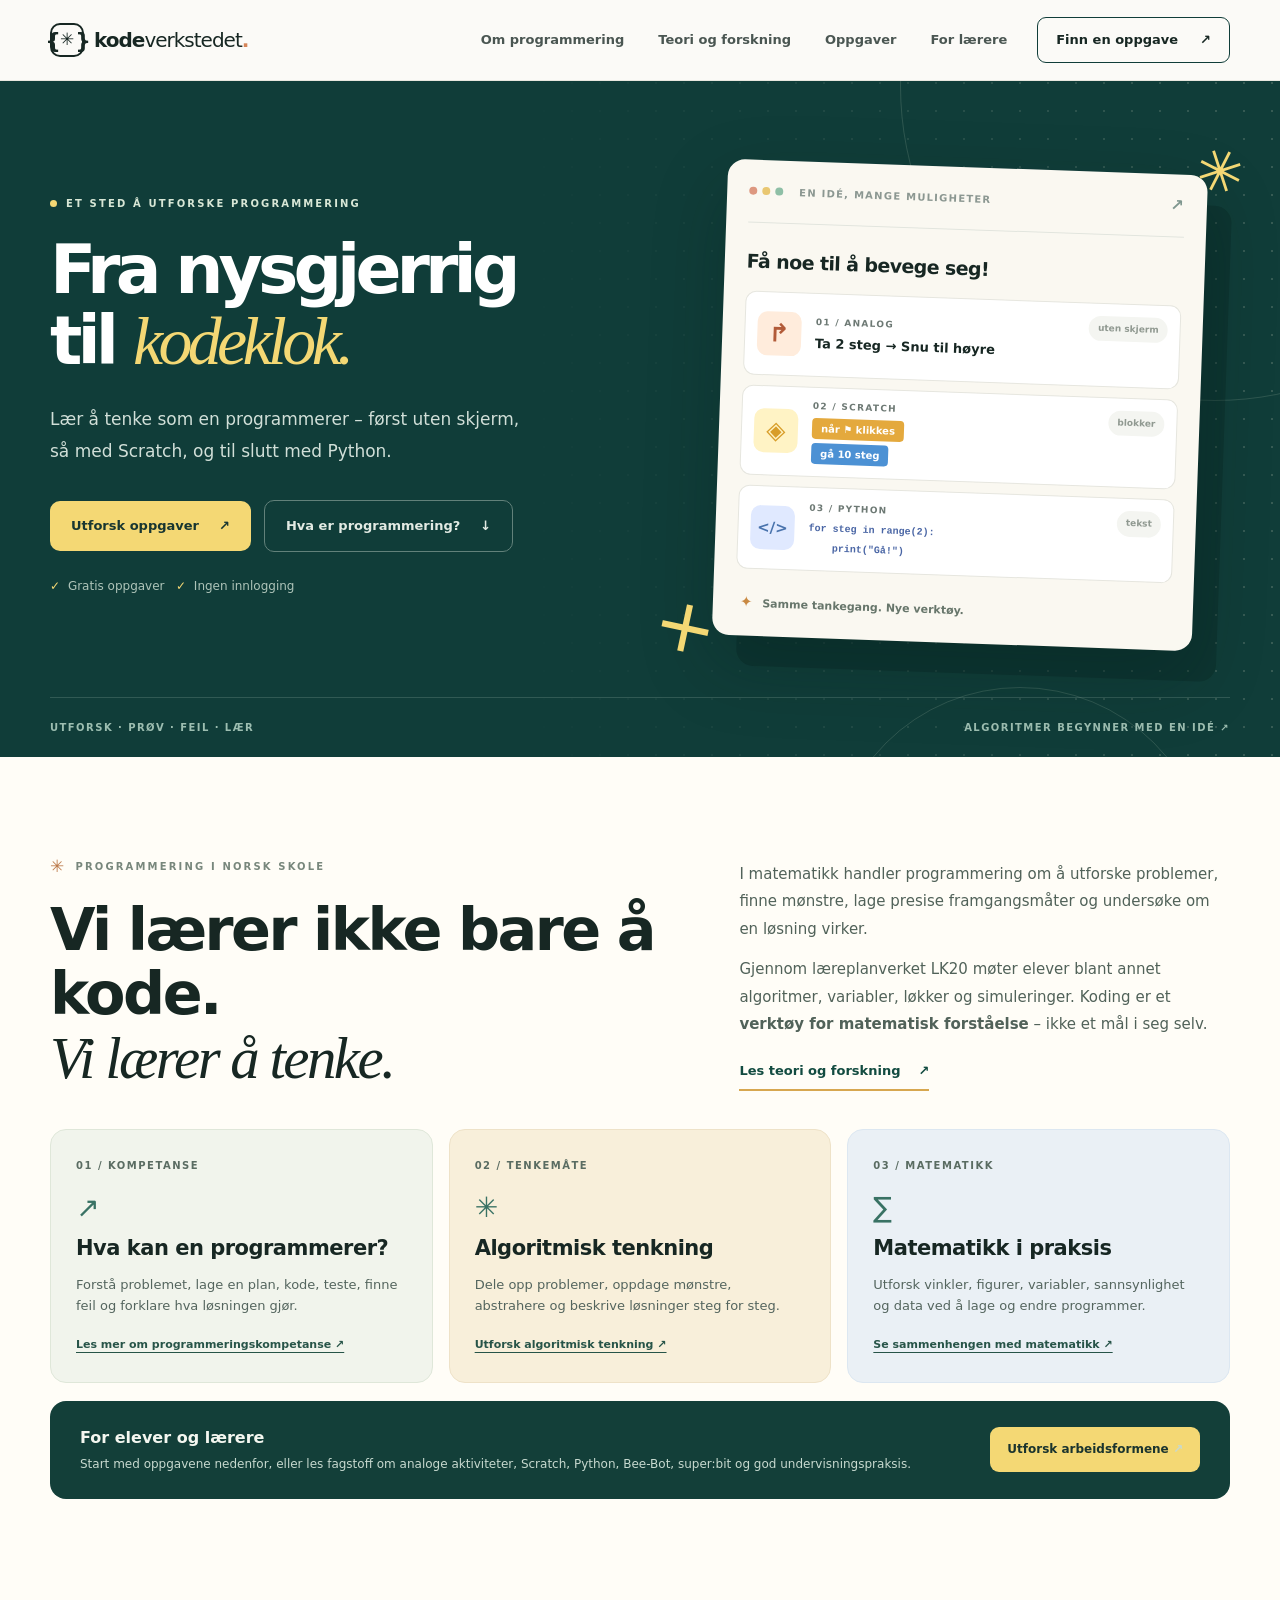
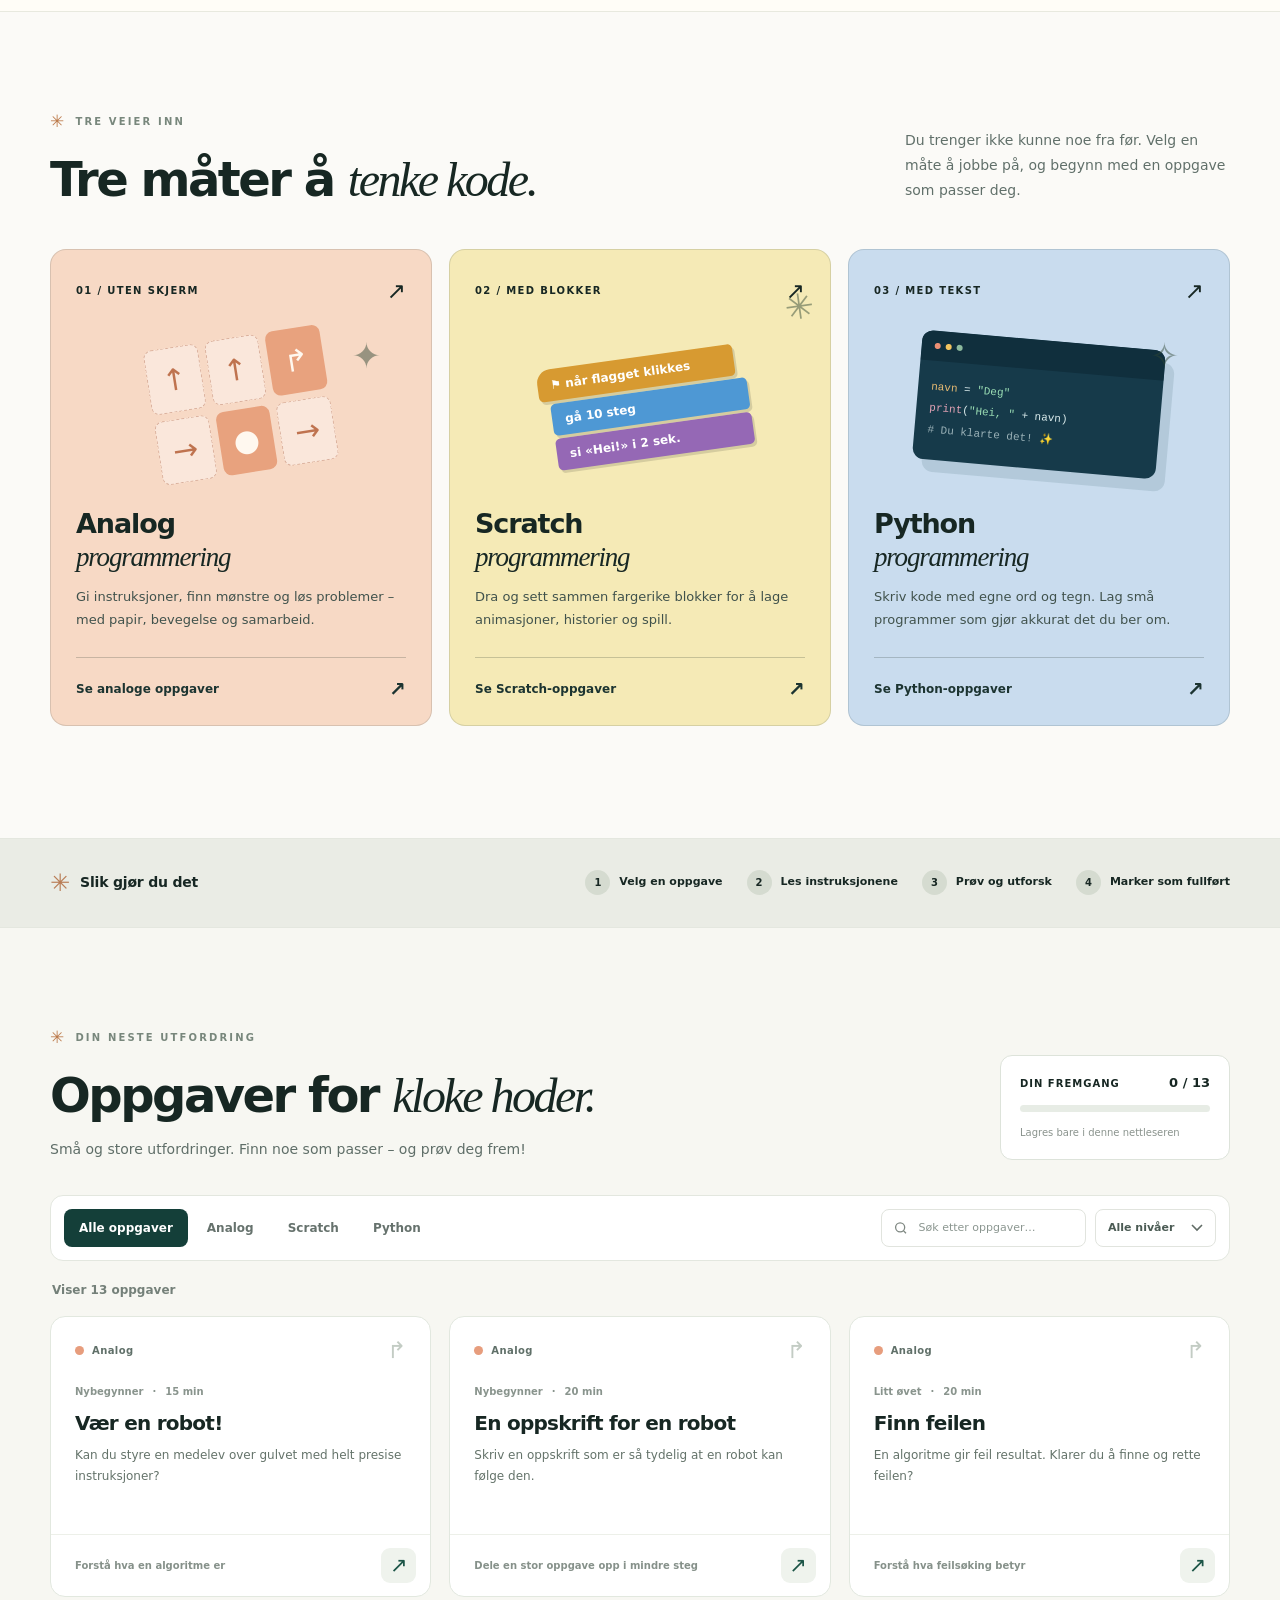
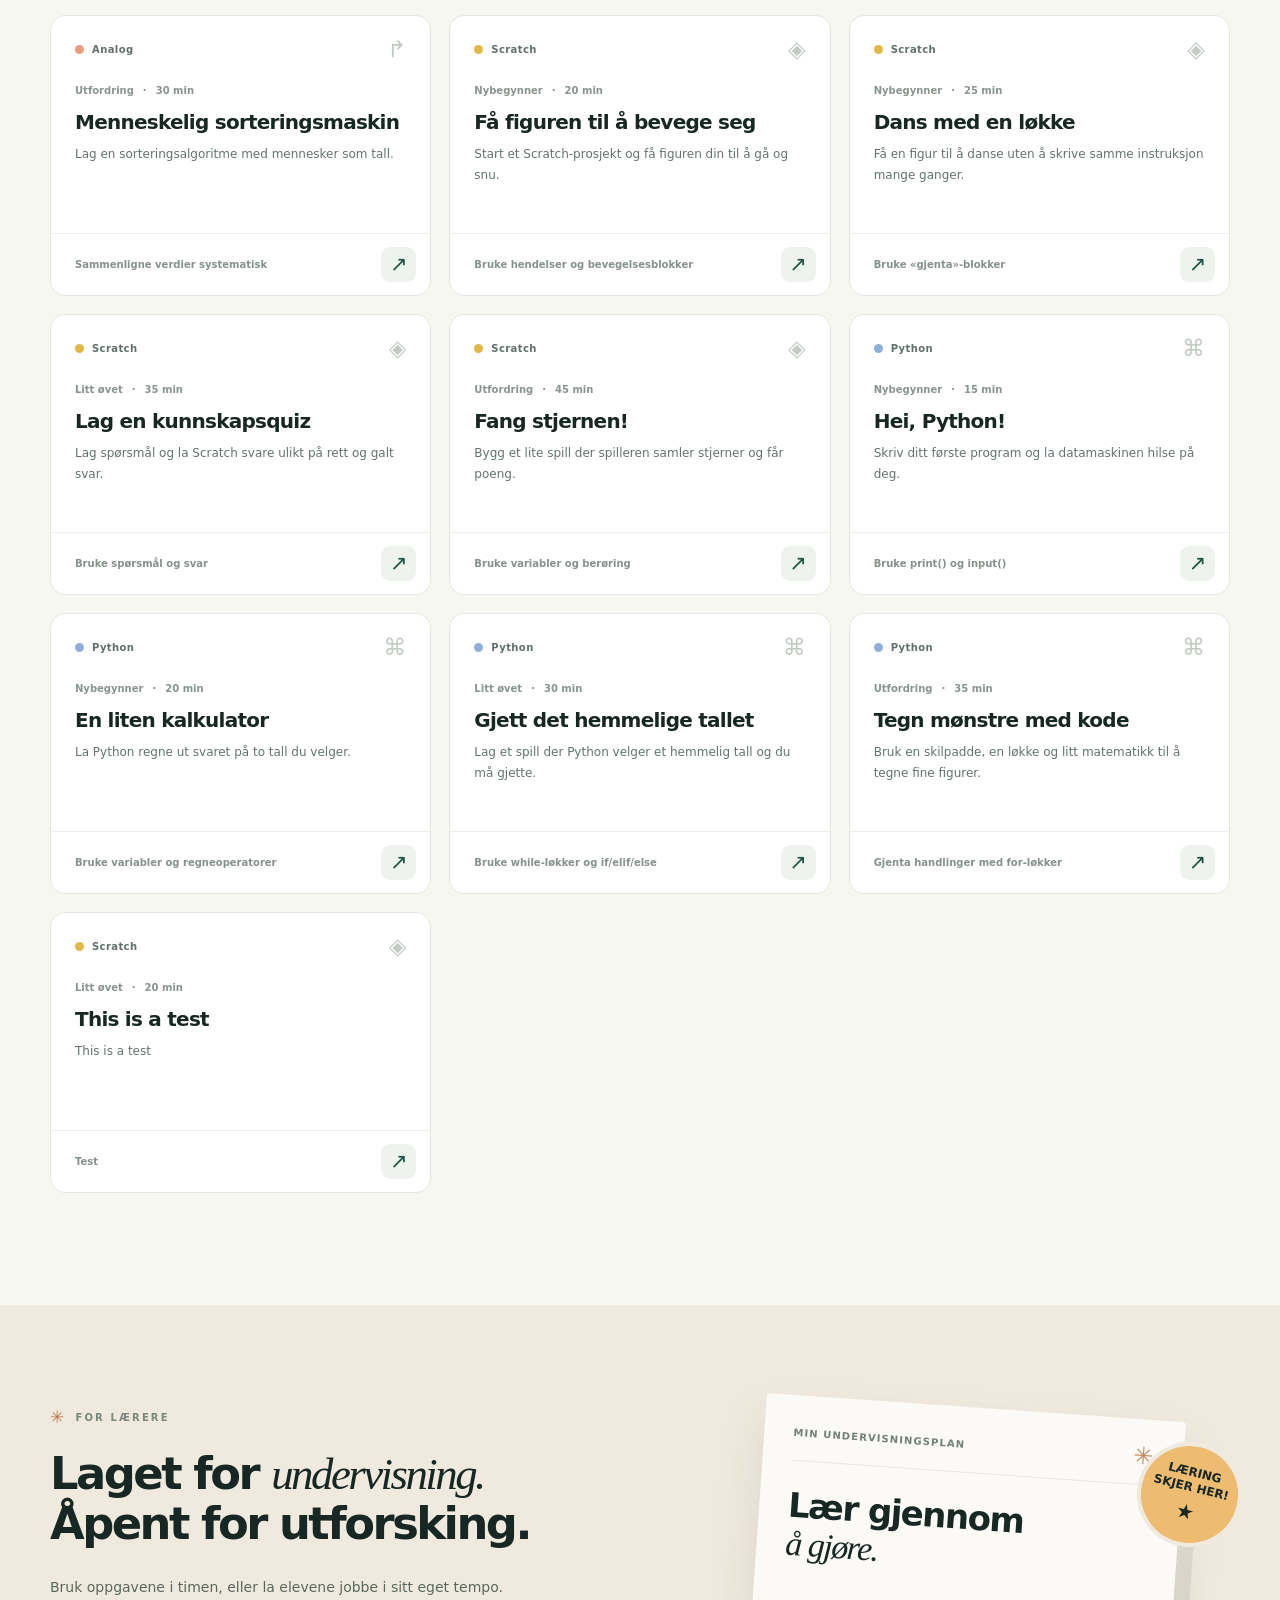
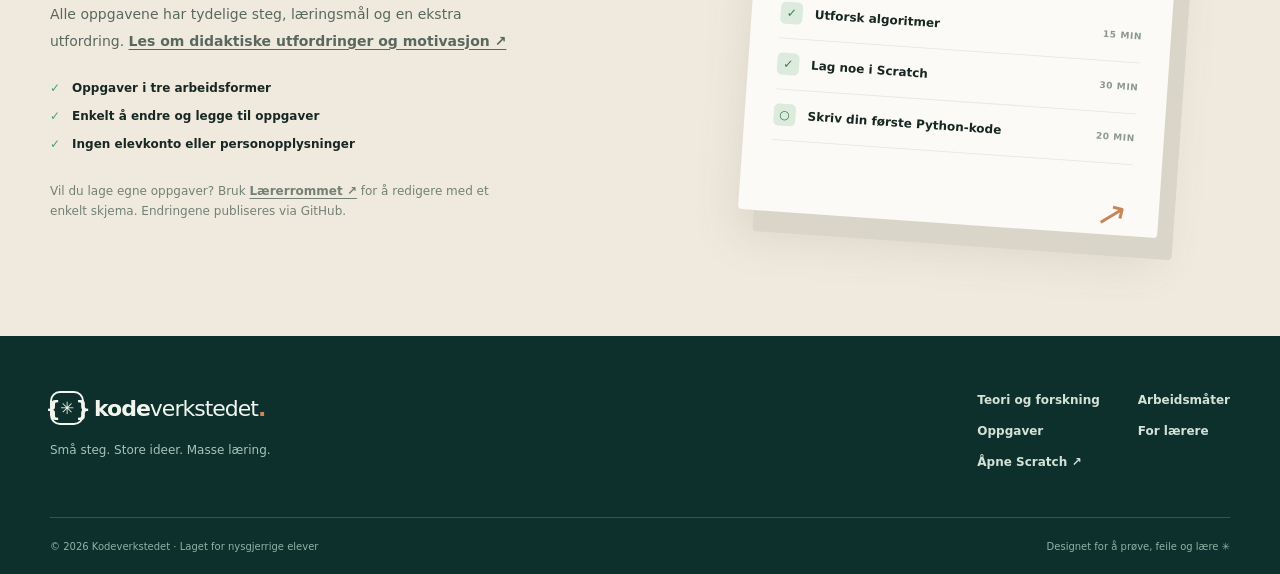
==== commit 3560f87a: "Add files via upload" ====
--- a/index.html
+++ b/index.html
@@ -4,7 +4,7 @@
   <meta charset="utf-8">
   <meta name="viewport" content="width=device-width, initial-scale=1">
   <meta name="theme-color" content="#103d39">
-  <meta name="description" content="Kodeverkstedet: oppgaver i analog programmering, Scratch og Python – fra de første algoritmene til egne prosjekter.">
+  <meta name="description" content="Kodeverkstedet: programmering i norsk skole, algoritmisk tenkning, matematikk og oppgaver i analog programmering, Scratch og Python.">
   <title>Kodeverkstedet – Fra idé til kode</title>
   <link rel="stylesheet" href="styles.css">
   <script src="oppgaver.js" defer></script>
@@ -19,7 +19,8 @@
         <span>kode<span class="brand-highlight">verkstedet</span><span class="brand-dot">.</span></span>
       </a>
       <nav class="nav-links" aria-label="Hovedmeny">
-        <a href="#arbeidsmater">Tre måter å lære</a>
+        <a href="#om-programmering">Om programmering</a>
+        <a href="teori.html">Teori og forskning</a>
         <a href="#oppgaver">Oppgaver</a>
         <a href="#for-laerere">For lærere</a>
       </nav>
@@ -38,7 +39,7 @@
           <p class="hero-lead">Lær å tenke som en programmerer – først uten skjerm, så med Scratch, og til slutt med Python.</p>
           <div class="hero-actions">
             <a href="#oppgaver" class="button button-yellow">Utforsk oppgaver <span aria-hidden="true">↗</span></a>
-            <a href="#arbeidsmater" class="button button-ghost">Slik kommer du i gang <span aria-hidden="true">↓</span></a>
+            <a href="#om-programmering" class="button button-ghost">Hva er programmering? <span aria-hidden="true">↓</span></a>
           </div>
           <p class="hero-footnote"><span class="hero-footnote-check" aria-hidden="true">✓</span> Gratis oppgaver &nbsp; <span class="hero-footnote-check" aria-hidden="true">✓</span> Ingen innlogging</p>
         </div>
@@ -68,6 +69,29 @@
         </div>
       </div>
       <div class="wrap hero-bottom"><span>UTFORSK · PRØV · FEIL · LÆR</span><span>ALGORITMER BEGYNNER MED EN IDÉ <span aria-hidden="true">↗</span></span></div>
+    </section>
+
+
+    <section class="school-intro section-padding" id="om-programmering" aria-labelledby="school-title">
+      <div class="wrap">
+        <div class="school-intro-top">
+          <div>
+            <p class="eyebrow eyebrow-dark"><span class="eyebrow-spark" aria-hidden="true">✳</span> PROGRAMMERING I NORSK SKOLE</p>
+            <h2 id="school-title">Vi lærer ikke bare å kode.<br><em>Vi lærer å tenke.</em></h2>
+          </div>
+          <div class="school-intro-lead">
+            <p>I matematikk handler programmering om å utforske problemer, finne mønstre, lage presise framgangsmåter og undersøke om en løsning virker.</p>
+            <p>Gjennom læreplanverket LK20 møter elever blant annet algoritmer, variabler, løkker og simuleringer. Koding er et <strong>verktøy for matematisk forståelse</strong> – ikke et mål i seg selv.</p>
+            <a href="teori.html" class="school-read-link">Les teori og forskning <span aria-hidden="true">↗</span></a>
+          </div>
+        </div>
+        <div class="school-intro-grid">
+          <article class="school-minicard"><span class="school-card-num">01 / KOMPETANSE</span><div class="school-card-icon" aria-hidden="true">↗</div><h3>Hva kan en programmerer?</h3><p>Forstå problemet, lage en plan, kode, teste, finne feil og forklare hva løsningen gjør.</p><a href="teori.html#kompetanse">Les mer om programmeringskompetanse ↗</a></article>
+          <article class="school-minicard"><span class="school-card-num">02 / TENKEMÅTE</span><div class="school-card-icon" aria-hidden="true">✳</div><h3>Algoritmisk tenkning</h3><p>Dele opp problemer, oppdage mønstre, abstrahere og beskrive løsninger steg for steg.</p><a href="teori.html#algoritmisk">Utforsk algoritmisk tenkning ↗</a></article>
+          <article class="school-minicard"><span class="school-card-num">03 / MATEMATIKK</span><div class="school-card-icon" aria-hidden="true">∑</div><h3>Matematikk i praksis</h3><p>Utforsk vinkler, figurer, variabler, sannsynlighet og data ved å lage og endre programmer.</p><a href="teori.html#matematikk">Se sammenhengen med matematikk ↗</a></article>
+        </div>
+        <div class="school-intro-note"><div><strong>For elever og lærere</strong><span>Start med oppgavene nedenfor, eller les fagstoff om analoge aktiviteter, Scratch, Python, Bee-Bot, super:bit og god undervisningspraksis.</span></div><a href="teori.html#arbeidsformer" class="school-note-button">Utforsk arbeidsformene <span aria-hidden="true">↗</span></a></div>
+      </div>
     </section>
 
     <section class="intro section-padding" id="arbeidsmater" aria-labelledby="ways-title">
@@ -116,10 +140,10 @@
       </div>
     </section>
 
-    <section class="teacher-section section-padding" id="for-laerere" aria-labelledby="teachers-title"><div class="wrap teacher-grid"><div class="teacher-copy"><p class="eyebrow eyebrow-dark"><span class="eyebrow-spark" aria-hidden="true">✳</span> FOR LÆRERE</p><h2 id="teachers-title">Laget for <em>undervisning.</em><br>Åpent for utforsking.</h2><p>Bruk oppgavene i timen, eller la elevene jobbe i sitt eget tempo. Alle oppgavene har tydelige steg, læringsmål og en ekstra utfordring.</p><div class="teacher-points"><div><span aria-hidden="true">✓</span> Oppgaver i tre arbeidsformer</div><div><span aria-hidden="true">✓</span> Enkelt å endre og legge til oppgaver</div><div><span aria-hidden="true">✓</span> Ingen elevkonto eller personopplysninger</div></div><p class="teacher-small">Vil du lage egne oppgaver? Bruk <a href="admin.html" style="font-weight:800; text-decoration:underline; text-underline-offset:3px">Lærerrommet ↗</a> for å redigere med et enkelt skjema. Endringene publiseres via GitHub.</p></div><div class="teacher-visual" aria-hidden="true"><div class="teacher-paper"><div class="teacher-paper-head"><span>MIN UNDERVISNINGSPLAN</span><span>✳</span></div><div class="teacher-paper-title">Lær gjennom<br><em>å gjøre.</em></div><div class="teacher-paper-line"><span class="paper-check">✓</span><span>Utforsk algoritmer</span><span>15 MIN</span></div><div class="teacher-paper-line"><span class="paper-check">✓</span><span>Lag noe i Scratch</span><span>30 MIN</span></div><div class="teacher-paper-line"><span class="paper-check">○</span><span>Skriv din første Python-kode</span><span>20 MIN</span></div><div class="teacher-paper-doodle">↗</div></div><span class="teacher-visual-sticker">LÆRING<br>SKJER HER! <span>★</span></span></div></div></section>
+    <section class="teacher-section section-padding" id="for-laerere" aria-labelledby="teachers-title"><div class="wrap teacher-grid"><div class="teacher-copy"><p class="eyebrow eyebrow-dark"><span class="eyebrow-spark" aria-hidden="true">✳</span> FOR LÆRERE</p><h2 id="teachers-title">Laget for <em>undervisning.</em><br>Åpent for utforsking.</h2><p>Bruk oppgavene i timen, eller la elevene jobbe i sitt eget tempo. Alle oppgavene har tydelige steg, læringsmål og en ekstra utfordring. <a href="teori.html#didaktikk" style="text-decoration:underline;text-underline-offset:3px;font-weight:800">Les om didaktiske utfordringer og motivasjon ↗</a></p><div class="teacher-points"><div><span aria-hidden="true">✓</span> Oppgaver i tre arbeidsformer</div><div><span aria-hidden="true">✓</span> Enkelt å endre og legge til oppgaver</div><div><span aria-hidden="true">✓</span> Ingen elevkonto eller personopplysninger</div></div><p class="teacher-small">Vil du lage egne oppgaver? Bruk <a href="admin.html" style="font-weight:800; text-decoration:underline; text-underline-offset:3px">Lærerrommet ↗</a> for å redigere med et enkelt skjema. Endringene publiseres via GitHub.</p></div><div class="teacher-visual" aria-hidden="true"><div class="teacher-paper"><div class="teacher-paper-head"><span>MIN UNDERVISNINGSPLAN</span><span>✳</span></div><div class="teacher-paper-title">Lær gjennom<br><em>å gjøre.</em></div><div class="teacher-paper-line"><span class="paper-check">✓</span><span>Utforsk algoritmer</span><span>15 MIN</span></div><div class="teacher-paper-line"><span class="paper-check">✓</span><span>Lag noe i Scratch</span><span>30 MIN</span></div><div class="teacher-paper-line"><span class="paper-check">○</span><span>Skriv din første Python-kode</span><span>20 MIN</span></div><div class="teacher-paper-doodle">↗</div></div><span class="teacher-visual-sticker">LÆRING<br>SKJER HER! <span>★</span></span></div></div></section>
   </main>
 
-  <footer class="site-footer"><div class="wrap footer-main"><div><a class="brand brand-footer" href="#toppen"><span class="brand-symbol" aria-hidden="true">{<span class="brand-star">✳</span>}</span><span>kode<span class="brand-highlight">verkstedet</span><span class="brand-dot">.</span></span></a><p>Små steg. Store ideer. Masse læring.</p></div><div class="footer-links"><a href="#arbeidsmater">Arbeidsmåter</a><a href="#oppgaver">Oppgaver</a><a href="#for-laerere">For lærere</a><a href="https://scratch.mit.edu/projects/editor/" target="_blank" rel="noopener noreferrer">Åpne Scratch ↗</a></div></div><div class="wrap footer-bottom"><span>© <span id="footer-year">2026</span> Kodeverkstedet · Laget for nysgjerrige elever</span><span>Designet for å prøve, feile og lære <span aria-hidden="true">✳</span></span></div></footer>
+  <footer class="site-footer"><div class="wrap footer-main"><div><a class="brand brand-footer" href="#toppen"><span class="brand-symbol" aria-hidden="true">{<span class="brand-star">✳</span>}</span><span>kode<span class="brand-highlight">verkstedet</span><span class="brand-dot">.</span></span></a><p>Små steg. Store ideer. Masse læring.</p></div><div class="footer-links"><a href="teori.html">Teori og forskning</a><a href="#arbeidsmater">Arbeidsmåter</a><a href="#oppgaver">Oppgaver</a><a href="#for-laerere">For lærere</a><a href="https://scratch.mit.edu/projects/editor/" target="_blank" rel="noopener noreferrer">Åpne Scratch ↗</a></div></div><div class="wrap footer-bottom"><span>© <span id="footer-year">2026</span> Kodeverkstedet · Laget for nysgjerrige elever</span><span>Designet for å prøve, feile og lære <span aria-hidden="true">✳</span></span></div></footer>
 
   <dialog id="task-dialog" aria-labelledby="dialog-title" class="task-dialog"><div class="dialog-inner"><div id="dialog-content"></div></div></dialog>
   <div class="sr-only" role="status" aria-live="polite" id="action-announcement"></div>
--- a/styles.css
+++ b/styles.css
@@ -369,3 +369,28 @@
 @media (prefers-reduced-motion: reduce) {
   *, *::before, *::after { scroll-behavior: auto !important; transition-duration: .01ms !important; animation-duration: .01ms !important; }
 }
+
+
+/* Programmering i skolen – kort introduksjon på forsiden */
+.school-intro { background: #fffdf7; border-bottom: 1px solid #e8e9df; }
+.school-intro-top { display:grid; grid-template-columns:1.12fr .88fr; gap:65px; align-items:end; margin-bottom:38px; }
+.school-intro h2 {font-size:clamp(38px,4.6vw,61px);line-height:1.09;letter-spacing:-2.5px;margin:0;font-weight:850;}
+.school-intro h2 em {font-family:Georgia,serif;font-weight:400;}
+.school-intro-lead p {font-size:15px;line-height:1.83;color:#516259;margin:0 0 13px;}
+.school-read-link {display:inline-flex;gap:18px;color:#124b40;font-size:13px;font-weight:850;border-bottom:2px solid #d7a74f;padding:9px 0;}
+.school-intro-grid {display:grid;grid-template-columns:repeat(3,minmax(0,1fr));gap:16px;}
+.school-minicard {background:#f1f4ec;border:1px solid #dfe7d9;border-radius:16px;padding:28px 25px;display:flex;flex-direction:column;min-height:242px;}
+.school-minicard:nth-child(2){background:#f8efda;border-color:#eee2c8}
+.school-minicard:nth-child(3){background:#eaf0f5;border-color:#dce7f1}
+.school-card-num{font-size:10px;letter-spacing:1.5px;font-weight:850;color:#5a6c62}
+.school-card-icon {font-size:28px;margin:14px 0 4px;color:#397264;}
+.school-minicard h3 {margin:0 0 9px;font-size:21px;letter-spacing:-.5px}
+.school-minicard p {font-size:13px;color:#54655e;line-height:1.68;margin:0 0 20px;flex:1}
+.school-minicard a {font-weight:850;font-size:11px;color:#275448;text-decoration:underline;text-underline-offset:4px;}
+.school-intro-note{display:flex;align-items:center;justify-content:space-between;gap:28px;background:#133f39;color:#f4f7f0;border-radius:16px;padding:25px 30px;margin-top:18px;}
+.school-intro-note div{display:flex;flex-direction:column;gap:5px}
+.school-intro-note strong{font-size:16px;}
+.school-intro-note span{font-size:12px;line-height:1.6;color:#c7d9cf}
+.school-note-button{flex:0 0 auto;padding:13px 17px;background:#f4d874;color:#1b342e;border-radius:9px;font-size:12px;font-weight:850;}
+@media(max-width:830px){.school-intro-top {grid-template-columns:1fr;gap:17px}.school-intro-grid{gap:10px}.school-minicard{padding:22px 17px}.school-minicard h3{font-size:18px}.school-intro-note{align-items:start;flex-direction:column}}
+@media(max-width:650px){.school-intro h2{font-size:clamp(34px,9vw,47px);letter-spacing:-1.5px}.school-intro-grid{grid-template-columns:1fr}.school-minicard{min-height:0}.school-intro-note{padding:22px}.school-note-button{width:100%;text-align:center}}
